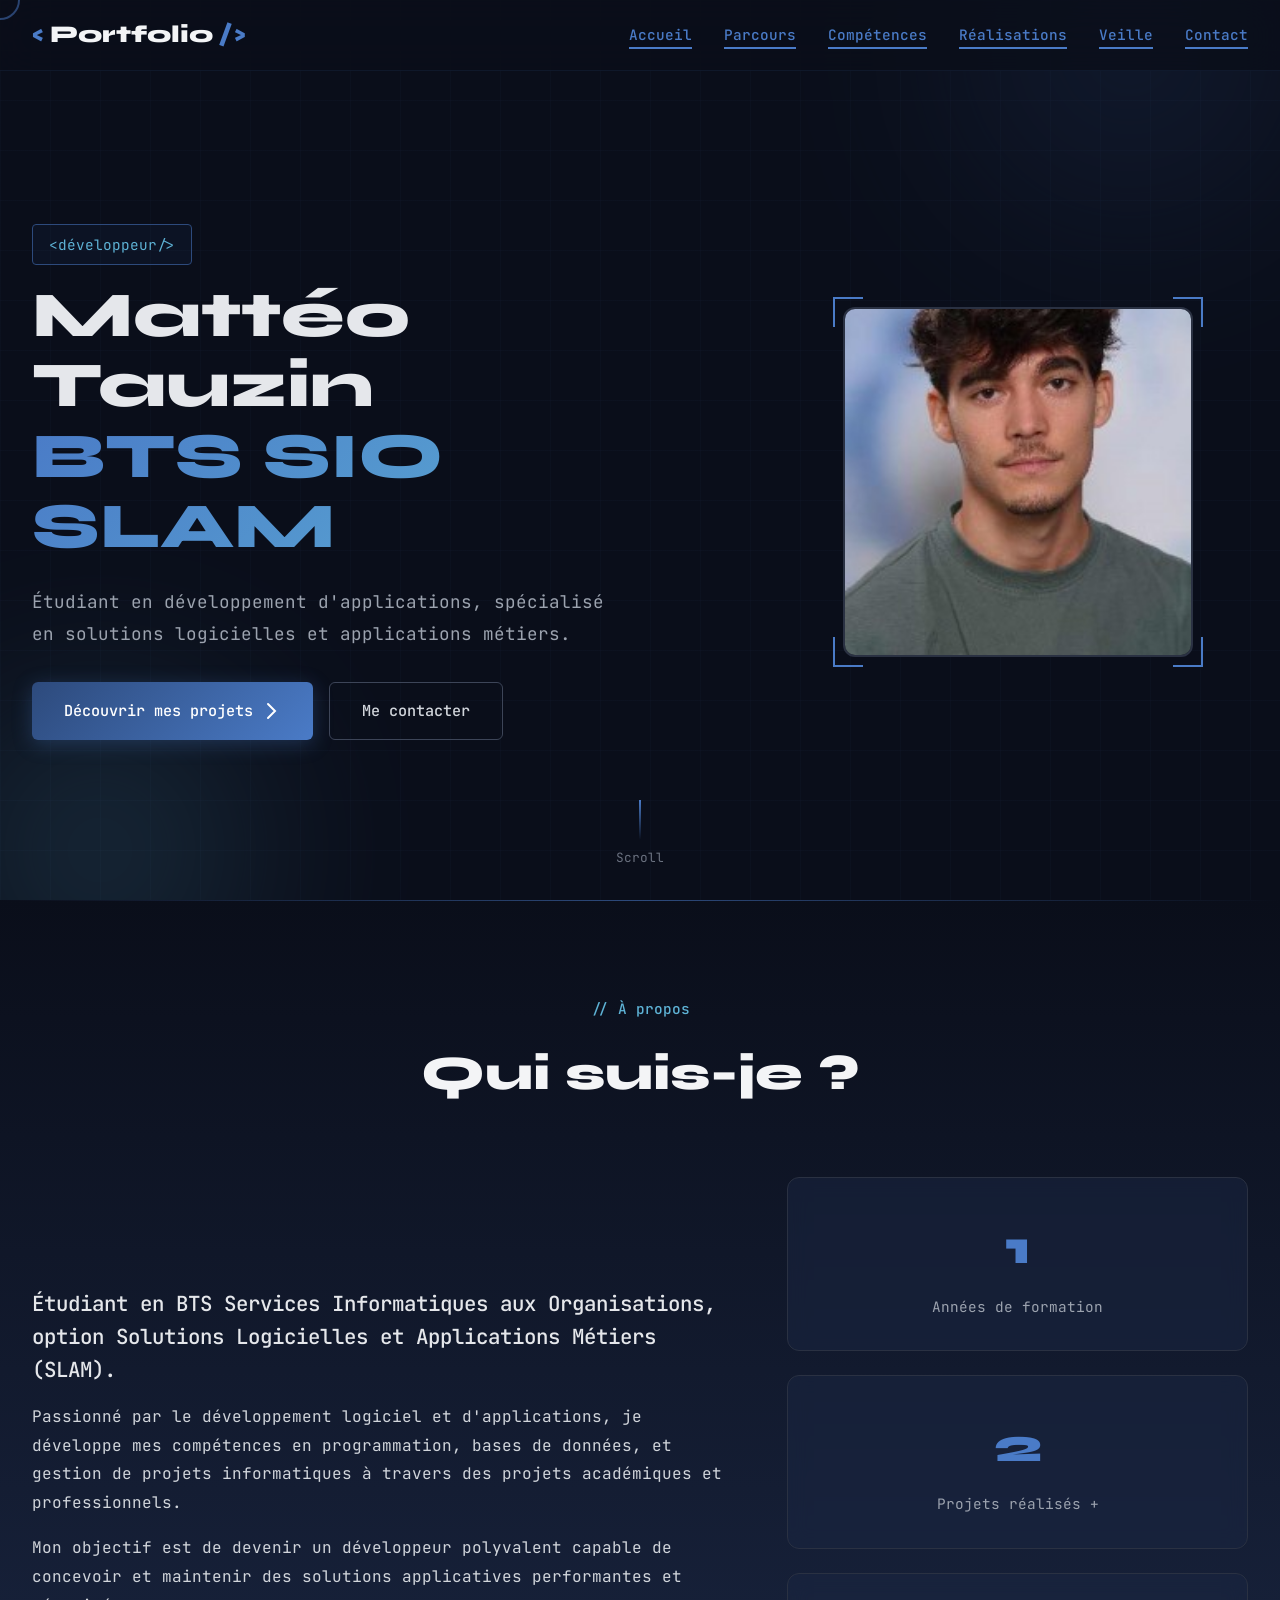
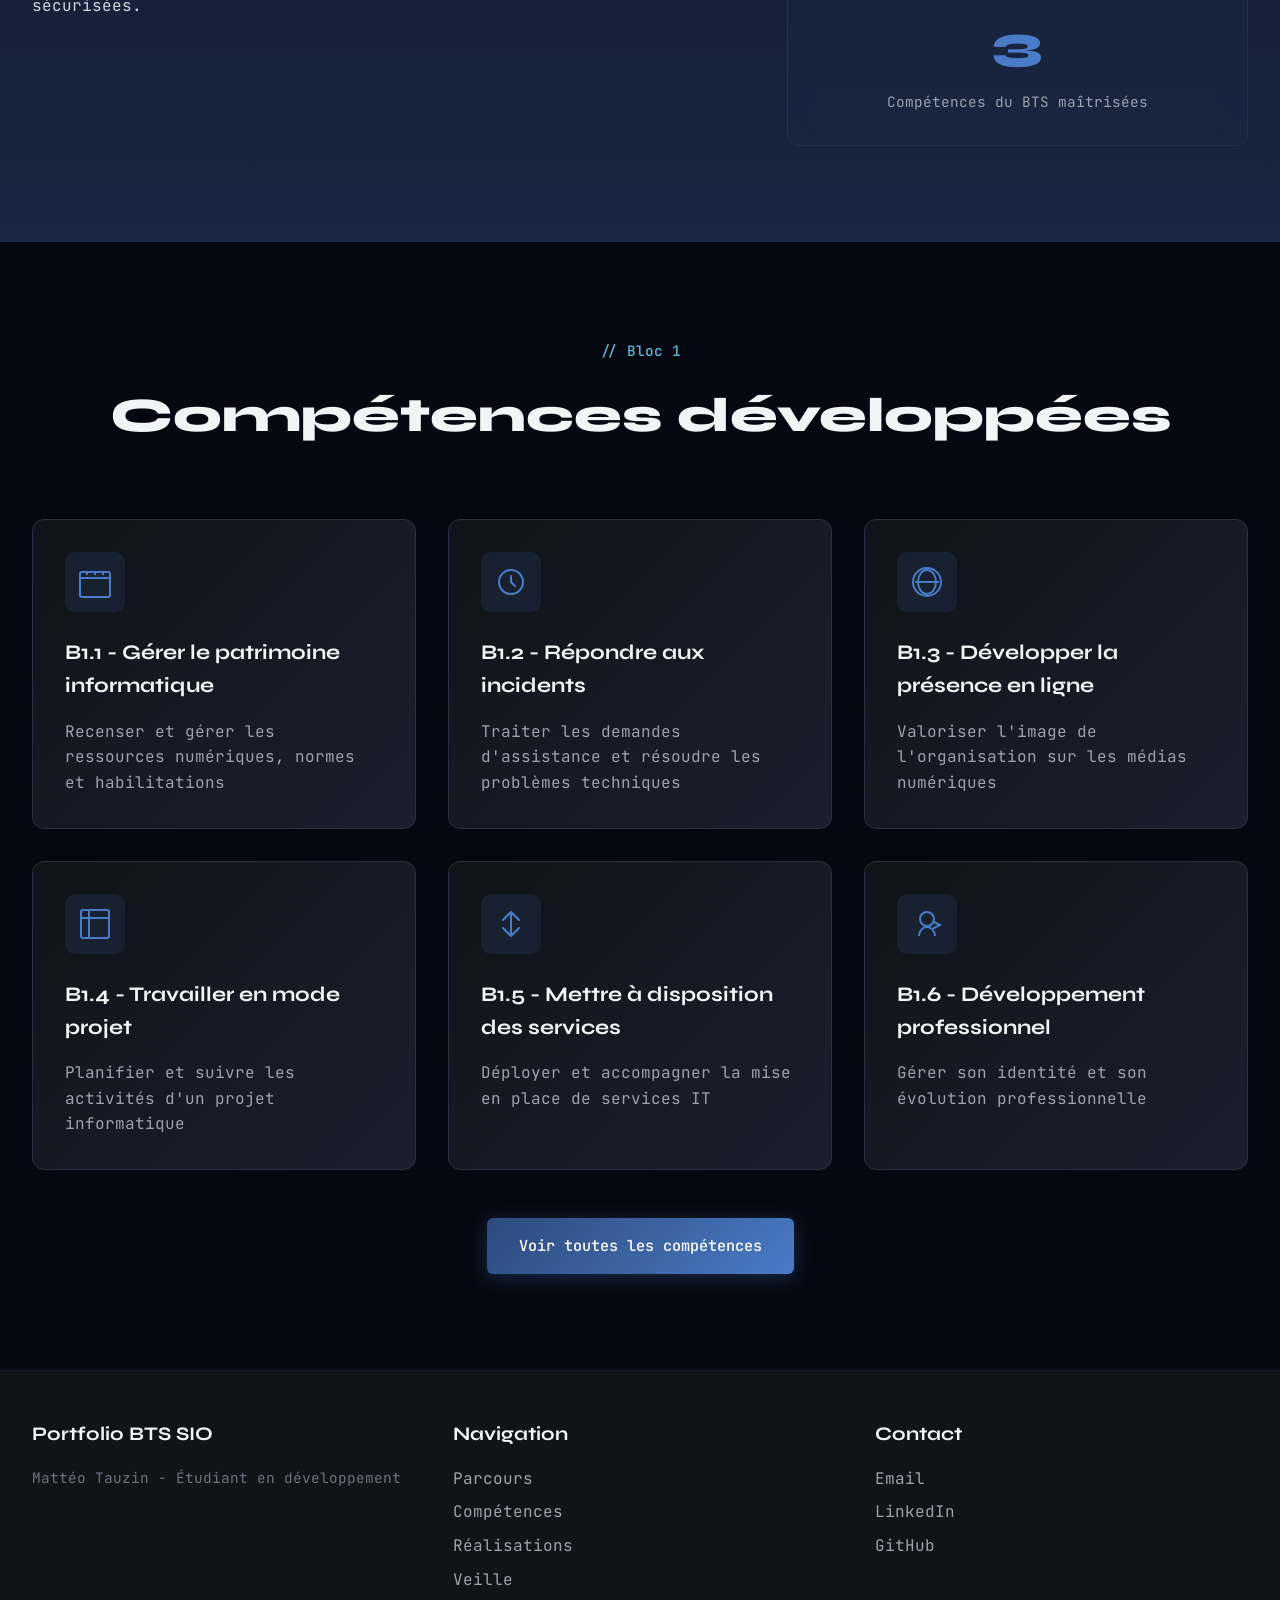
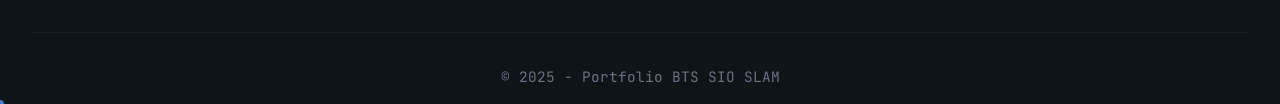
==== index.html @ 2517acc7 "Final Portfolio" ====
<!DOCTYPE html>
<html lang="fr">
<head>
    <meta charset="UTF-8">
    <meta name="viewport" content="width=device-width, initial-scale=1.0">
    <meta name="description" content="Portfolio BTS SIO SLAM - Prénom Nom - Étudiant développeur">
    <meta name="keywords" content="BTS SIO, SLAM, développement, portfolio, informatique">
    <title>Portfolio BTS SIO - [Ton Nom]</title>
    
    <!-- CSS -->
    <link rel="stylesheet" href="css/styles.css">
    
    <!-- Google Fonts -->
    <link rel="preconnect" href="https://fonts.googleapis.com">
    <link rel="preconnect" href="https://fonts.gstatic.com" crossorigin>
    <link href="https://fonts.googleapis.com/css2?family=Syne:wght@400;600;700;800&family=JetBrains+Mono:wght@300;400;500&display=swap" rel="stylesheet">
</head>
<body>
    <!-- Navigation -->
    <nav class="navbar">
        <div class="nav-container">
            <div class="logo">
                <span class="logo-bracket">&lt;</span>
                <span class="logo-text">Portfolio</span>
                <span class="logo-bracket">/&gt;</span>
            </div>
            <ul class="nav-menu">
                <li><a href="index.html" class="nav-link active">Accueil</a></li>
                <li><a href="parcours.html" class="nav-link">Parcours</a></li>
                <li><a href="competences.html" class="nav-link">Compétences</a></li>
                <li><a href="realisations.html" class="nav-link">Réalisations</a></li>
                <li><a href="veille.html" class="nav-link">Veille</a></li>
                <li><a href="contact.html" class="nav-link">Contact</a></li>
            </ul>
            <div class="nav-toggle">
                <span></span>
                <span></span>
                <span></span>
            </div>
        </div>
    </nav>

    <!-- Hero Section -->
    <section class="hero">
        <div class="hero-background">
            <div class="grid-overlay"></div>
            <div class="gradient-orb orb-1"></div>
            <div class="gradient-orb orb-2"></div>
        </div>
        
        <div class="hero-content">
            <div class="hero-text">
                <div class="hero-tag">&lt;développeur/&gt;</div>
                <h1 class="hero-title">
                    <span class="title-line">Mattéo Tauzin</span>
                    <span class="title-line title-accent">BTS SIO SLAM</span>
                </h1>
                <p class="hero-description">
                    Étudiant en développement d'applications, 
                    spécialisé en solutions logicielles et applications métiers.
                </p>
                <div class="hero-buttons">
                    <a href="realisations.html" class="btn btn-primary">
                        Découvrir mes projets
                        <svg class="btn-icon" width="20" height="20" viewBox="0 0 20 20" fill="none">
                            <path d="M7 3L14 10L7 17" stroke="currentColor" stroke-width="2" stroke-linecap="round"/>
                        </svg>
                    </a>
                    <a href="contact.html" class="btn btn-secondary">Me contacter</a>
                </div>
            </div>
            
            <div class="hero-image">
                <div class="image-frame">
                    <div class="image-placeholder">
                        <!-- ⚠️ À MODIFIER : Remplace par ta photo -->
                        <img src="images/photoperso.png" alt="Mattéo Tauzin" width="200" height="200" onerror="this.style.borderColor='var(--gray-700)'"> 
                        
                        
                    </div>
                    <div class="frame-corner corner-tl"></div>
                    <div class="frame-corner corner-tr"></div>
                    <div class="frame-corner corner-bl"></div>
                    <div class="frame-corner corner-br"></div>
                </div>
            </div>
        </div>
        
        <div class="scroll-indicator">
            <div class="scroll-line"></div>
            <span class="scroll-text">Scroll</span>
        </div>
    </section>

    <!-- About Section -->
    <section class="about">
        <div class="container">
            <div class="section-header">
                <span class="section-tag">// À propos</span>
                <h2 class="section-title">Qui suis-je ?</h2>
            </div>
            
            <div class="about-content">
                <div class="about-text">
                    <p class="lead-text">
                        Étudiant en BTS Services Informatiques aux Organisations, 
                        option Solutions Logicielles et Applications Métiers (SLAM).
                    </p>
                    <p>
                        Passionné par le développement logiciel et d'applications, 
                        je développe mes compétences en programmation, bases de données, et gestion de projets 
                        informatiques à travers des projets académiques et professionnels.
                    </p>
                    <p>
                        Mon objectif est de devenir un développeur polyvalent capable de concevoir et maintenir 
                        des solutions applicatives performantes et sécurisées.
                    </p>
                </div>
                
                <div class="about-stats">
                    <div class="stat-card">
                        <div class="stat-number">2</div>
                        <div class="stat-label">Années de formation</div>
                    </div>
                    <div class="stat-card">
                        <div class="stat-number">4+</div>
                        <div class="stat-label">Projets réalisés +</div>
                    </div>
                    <div class="stat-card">
                        <div class="stat-number">6</div>
                        <div class="stat-label">Compétences du BTS maîtrisées</div>
                    </div>
                </div>
            </div>
        </div>
    </section>

    <!-- Competences Preview -->
    <section class="competences-preview">
        <div class="container">
            <div class="section-header">
                <span class="section-tag">// Bloc 1</span>
                <h2 class="section-title">Compétences développées</h2>
            </div>
            
            <div class="competences-grid">
                <div class="competence-card">
                    <div class="competence-icon">
                        <svg width="40" height="40" viewBox="0 0 40 40" fill="none">
                            <rect x="5" y="10" width="30" height="25" rx="2" stroke="currentColor" stroke-width="2"/>
                            <path d="M5 16h30M12 13v-3M20 13v-3M28 13v-3" stroke="currentColor" stroke-width="2"/>
                        </svg>
                    </div>
                    <h3>B1.1 - Gérer le patrimoine informatique</h3>
                    <p>Recenser et gérer les ressources numériques, normes et habilitations</p>
                </div>
                
                <div class="competence-card">
                    <div class="competence-icon">
                        <svg width="40" height="40" viewBox="0 0 40 40" fill="none">
                            <circle cx="20" cy="20" r="12" stroke="currentColor" stroke-width="2"/>
                            <path d="M20 14v6l4 4" stroke="currentColor" stroke-width="2" stroke-linecap="round"/>
                        </svg>
                    </div>
                    <h3>B1.2 - Répondre aux incidents</h3>
                    <p>Traiter les demandes d'assistance et résoudre les problèmes techniques</p>
                </div>
                
                <div class="competence-card">
                    <div class="competence-icon">
                        <svg width="40" height="40" viewBox="0 0 40 40" fill="none">
                            <circle cx="20" cy="20" r="14" stroke="currentColor" stroke-width="2"/>
                            <path d="M8 20h24M20 8c5 0 9 5.4 9 12s-4 12-9 12-9-5.4-9-12 4-12 9-12z" stroke="currentColor" stroke-width="2"/>
                        </svg>
                    </div>
                    <h3>B1.3 - Développer la présence en ligne</h3>
                    <p>Valoriser l'image de l'organisation sur les médias numériques</p>
                </div>
                
                <div class="competence-card">
                    <div class="competence-icon">
                        <svg width="40" height="40" viewBox="0 0 40 40" fill="none">
                            <rect x="6" y="6" width="28" height="28" rx="2" stroke="currentColor" stroke-width="2"/>
                            <path d="M6 14h28M14 6v28" stroke="currentColor" stroke-width="2"/>
                        </svg>
                    </div>
                    <h3>B1.4 - Travailler en mode projet</h3>
                    <p>Planifier et suivre les activités d'un projet informatique</p>
                </div>
                
                <div class="competence-card">
                    <div class="competence-icon">
                        <svg width="40" height="40" viewBox="0 0 40 40" fill="none">
                            <path d="M20 8v24M12 16l8-8 8 8M12 24l8 8 8-8" stroke="currentColor" stroke-width="2" stroke-linecap="round"/>
                        </svg>
                    </div>
                    <h3>B1.5 - Mettre à disposition des services</h3>
                    <p>Déployer et accompagner la mise en place de services IT</p>
                </div>
                
                <div class="competence-card">
                    <div class="competence-icon">
                        <svg width="40" height="40" viewBox="0 0 40 40" fill="none">
                            <circle cx="20" cy="15" r="7" stroke="currentColor" stroke-width="2"/>
                            <path d="M12 32c0-5 3.6-9 8-9s8 4 8 9" stroke="currentColor" stroke-width="2"/>
                            <path d="M27 18l6 3-6 3" stroke="currentColor" stroke-width="2" stroke-linecap="round"/>
                        </svg>
                    </div>
                    <h3>B1.6 - Développement professionnel</h3>
                    <p>Gérer son identité et son évolution professionnelle</p>
                </div>
            </div>
            
            <div class="section-cta">
                <a href="competences.html" class="btn btn-primary">Voir toutes les compétences</a>
            </div>
        </div>
    </section>

    <!-- Footer -->
    <footer class="footer">
        <div class="container">
            <div class="footer-content">
                <div class="footer-col">
                    <h4>Portfolio BTS SIO</h4>
                    <p>Mattéo Tauzin - Étudiant en développement</p>
                </div>
                <div class="footer-col">
                    <h4>Navigation</h4>
                    <ul class="footer-links">
                        <li><a href="parcours.html">Parcours</a></li>
                        <li><a href="competences.html">Compétences</a></li>
                        <li><a href="realisations.html">Réalisations</a></li>
                        <li><a href="veille.html">Veille</a></li>
                    </ul>
                </div>
                <div class="footer-col">
                    <h4>Contact</h4>
                    <ul class="footer-links">
                        <li><a href="mailto:matteo.tauzin@gmail.com">Email</a></li>
                        <li><a href="https://www.linkedin.com/in/matteo-tauzin-b878aa40b" target="_blank">LinkedIn</a></li>
                        <li><a href="https://github.com/matteotauzin-ship-it" target="_blank">GitHub</a></li>
                    </ul>
                </div>
            </div>
            <div class="footer-bottom">
                <p>&copy; 2025 - Portfolio BTS SIO SLAM</p>
            </div>
        </div>
    </footer>

    <!-- JavaScript -->
    <script src="js/script.js"></script>
</body>
</html>
---- css/styles.css ----
/* ========================================
   VARIABLES & RESET
   ======================================== */

:root {
    /* Couleurs principales - Bleu foncé & Noir mat */
    --primary-dark: #0a0e1a;
    --primary-darker: #050810;
    --primary-blue: #1a2642;
    --accent-blue: #2d4a7c;
    --accent-bright: #4a7bc7;
    --accent-cyan: #5eb3d6;
    
    /* Couleurs neutres */
    --gray-900: #0f1419;
    --gray-800: #1a1f2e;
    --gray-700: #2a3142;
    --gray-600: #3d4558;
    --gray-500: #6b7280;
    --gray-400: #9ca3af;
    --gray-300: #d1d5db;
    --gray-200: #e5e7eb;
    --gray-100: #f3f4f6;
    
    /* Typographie */
    --font-display: 'Syne', sans-serif;
    --font-mono: 'JetBrains Mono', monospace;
    
    /* Espacements */
    --spacing-xs: 0.5rem;
    --spacing-sm: 1rem;
    --spacing-md: 2rem;
    --spacing-lg: 4rem;
    --spacing-xl: 6rem;
    
    /* Animations */
    --transition-fast: 0.2s cubic-bezier(0.4, 0, 0.2, 1);
    --transition-normal: 0.3s cubic-bezier(0.4, 0, 0.2, 1);
    --transition-slow: 0.6s cubic-bezier(0.4, 0, 0.2, 1);
}

* {
    margin: 0;
    padding: 0;
    box-sizing: border-box;
}

html {
    scroll-behavior: smooth;
}

body {
    font-family: var(--font-mono);
    background-color: var(--primary-dark);
    color: var(--gray-200);
    line-height: 1.6;
    overflow-x: hidden;
}

/* ========================================
   NAVIGATION
   ======================================== */

.navbar {
    position: fixed;
    top: 0;
    left: 0;
    right: 0;
    z-index: 1000;
    background: rgba(10, 14, 26, 0.8);
    backdrop-filter: blur(20px);
    border-bottom: 1px solid rgba(74, 123, 199, 0.1);
}

.nav-container {
    max-width: 1400px;
    margin: 0 auto;
    padding: 1rem 2rem;
    display: flex;
    justify-content: space-between;
    align-items: center;
}

.logo {
    font-family: var(--font-display);
    font-size: 1.5rem;
    font-weight: 800;
    color: var(--gray-100);
    display: flex;
    align-items: center;
    gap: 0.3rem;
}

.logo-bracket {
    color: var(--accent-bright);
}

.nav-menu {
    display: flex;
    gap: 2rem;
    list-style: none;
}

.nav-link {
    color: var(--gray-300);
    text-decoration: none;
    font-size: 0.9rem;
    font-weight: 500;
    position: relative;
    transition: color var(--transition-fast);
}

.nav-link::before {
    content: '';
    position: absolute;
    bottom: -5px;
    left: 0;
    width: 0;
    height: 2px;
    background: var(--accent-bright);
    transition: width var(--transition-normal);
}

.nav-link:hover,
.nav-link.active {
    color: var(--accent-bright);
}

.nav-link:hover::before,
.nav-link.active::before {
    width: 100%;
}

.nav-toggle {
    display: none;
    flex-direction: column;
    gap: 5px;
    cursor: pointer;
}

.nav-toggle span {
    width: 25px;
    height: 2px;
    background: var(--gray-300);
    transition: var(--transition-fast);
}

/* ========================================
   HERO SECTION
   ======================================== */

.hero {
    position: relative;
    min-height: 100vh;
    display: flex;
    align-items: center;
    justify-content: center;
    overflow: hidden;
    padding: 8rem 2rem 4rem;
}

.hero-background {
    position: absolute;
    inset: 0;
    z-index: 0;
}

.grid-overlay {
    position: absolute;
    inset: 0;
    background-image: 
        linear-gradient(rgba(74, 123, 199, 0.03) 1px, transparent 1px),
        linear-gradient(90deg, rgba(74, 123, 199, 0.03) 1px, transparent 1px);
    background-size: 50px 50px;
    animation: gridMove 20s linear infinite;
}

@keyframes gridMove {
    0% { transform: translate(0, 0); }
    100% { transform: translate(50px, 50px); }
}

.gradient-orb {
    position: absolute;
    border-radius: 50%;
    filter: blur(100px);
    opacity: 0.3;
    animation: float 8s ease-in-out infinite;
}

.orb-1 {
    width: 500px;
    height: 500px;
    background: radial-gradient(circle, var(--accent-blue) 0%, transparent 70%);
    top: -200px;
    right: -100px;
}

.orb-2 {
    width: 400px;
    height: 400px;
    background: radial-gradient(circle, var(--accent-cyan) 0%, transparent 70%);
    bottom: -150px;
    left: -100px;
    animation-delay: -4s;
}

@keyframes float {
    0%, 100% { transform: translate(0, 0) rotate(0deg); }
    33% { transform: translate(30px, -30px) rotate(120deg); }
    66% { transform: translate(-20px, 20px) rotate(240deg); }
}

.hero-content {
    position: relative;
    z-index: 1;
    max-width: 1400px;
    width: 100%;
    display: grid;
    grid-template-columns: 1.5fr 1fr;
    gap: 4rem;
    align-items: center;
}

.hero-tag {
    display: inline-block;
    color: var(--accent-cyan);
    font-size: 0.9rem;
    margin-bottom: 1rem;
    padding: 0.5rem 1rem;
    border: 1px solid var(--accent-blue);
    border-radius: 4px;
    background: rgba(45, 74, 124, 0.1);
    animation: slideDown 0.8s ease-out;
}

@keyframes slideDown {
    from {
        opacity: 0;
        transform: translateY(-20px);
    }
    to {
        opacity: 1;
        transform: translateY(0);
    }
}

.hero-title {
    font-family: var(--font-display);
    font-size: 4rem;
    font-weight: 800;
    line-height: 1.1;
    margin-bottom: 1.5rem;
    display: flex;
    flex-direction: column;
}

.title-line {
    display: block;
    animation: slideRight 0.8s ease-out;
    animation-fill-mode: both;
}

.title-line:nth-child(2) {
    animation-delay: 0.2s;
}

.title-accent {
    color: var(--accent-bright);
    background: linear-gradient(135deg, var(--accent-bright) 0%, var(--accent-cyan) 100%);
    -webkit-background-clip: text;
    -webkit-text-fill-color: transparent;
    background-clip: text;
}

@keyframes slideRight {
    from {
        opacity: 0;
        transform: translateX(-50px);
    }
    to {
        opacity: 1;
        transform: translateX(0);
    }
}

.hero-description {
    font-size: 1.1rem;
    color: var(--gray-400);
    margin-bottom: 2rem;
    max-width: 600px;
    line-height: 1.8;
    animation: fadeIn 0.8s ease-out 0.4s;
    animation-fill-mode: both;
}

@keyframes fadeIn {
    from {
        opacity: 0;
    }
    to {
        opacity: 1;
    }
}

.hero-buttons {
    display: flex;
    gap: 1rem;
    flex-wrap: wrap;
    animation: fadeIn 0.8s ease-out 0.6s;
    animation-fill-mode: both;
}

.btn {
    display: inline-flex;
    align-items: center;
    gap: 0.5rem;
    padding: 1rem 2rem;
    border-radius: 6px;
    text-decoration: none;
    font-weight: 500;
    font-size: 0.95rem;
    transition: all var(--transition-normal);
    cursor: pointer;
    border: none;
    font-family: var(--font-mono);
}

.btn-primary {
    background: linear-gradient(135deg, var(--accent-blue) 0%, var(--accent-bright) 100%);
    color: white;
    box-shadow: 0 4px 20px rgba(74, 123, 199, 0.3);
}

.btn-primary:hover {
    transform: translateY(-2px);
    box-shadow: 0 6px 30px rgba(74, 123, 199, 0.5);
}

.btn-primary .btn-icon {
    transition: transform var(--transition-normal);
}

.btn-primary:hover .btn-icon {
    transform: translateX(5px);
}

.btn-secondary {
    background: transparent;
    color: var(--gray-300);
    border: 1px solid var(--gray-600);
}

.btn-secondary:hover {
    background: rgba(45, 74, 124, 0.2);
    border-color: var(--accent-blue);
    color: var(--accent-bright);
}

/* Hero Image */
.hero-image {
    position: relative;
    display: flex;
    justify-content: center;
    align-items: center;
    animation: fadeIn 0.8s ease-out 0.8s;
    animation-fill-mode: both;
}

.image-frame {
    position: relative;
    width: 350px;
    height: 350px;
    display: flex;
    justify-content: center;
    align-items: center;
}

.image-placeholder {
    width: 100%;
    height: 100%;
    background: linear-gradient(135deg, var(--gray-800) 0%, var(--gray-900) 100%);
    border-radius: 12px;
    display: flex;
    justify-content: center;
    align-items: center;
    color: var(--accent-blue);
    overflow: hidden;
    border: 2px solid var(--gray-700);
}

.image-placeholder img {
    width: 100%;
    height: 100%;
    object-fit: cover;
}

.frame-corner {
    position: absolute;
    width: 30px;
    height: 30px;
    border: 2px solid var(--accent-bright);
}

.corner-tl {
    top: -10px;
    left: -10px;
    border-right: none;
    border-bottom: none;
}

.corner-tr {
    top: -10px;
    right: -10px;
    border-left: none;
    border-bottom: none;
}

.corner-bl {
    bottom: -10px;
    left: -10px;
    border-right: none;
    border-top: none;
}

.corner-br {
    bottom: -10px;
    right: -10px;
    border-left: none;
    border-top: none;
}

/* Scroll Indicator */
.scroll-indicator {
    position: absolute;
    bottom: 2rem;
    left: 50%;
    transform: translateX(-50%);
    display: flex;
    flex-direction: column;
    align-items: center;
    gap: 0.5rem;
    color: var(--gray-500);
    font-size: 0.8rem;
    animation: fadeIn 1s ease-out 1s, bounce 2s ease-in-out infinite 2s;
    animation-fill-mode: both;
}

.scroll-line {
    width: 2px;
    height: 40px;
    background: linear-gradient(to bottom, var(--accent-bright), transparent);
}

@keyframes bounce {
    0%, 100% { transform: translateX(-50%) translateY(0); }
    50% { transform: translateX(-50%) translateY(10px); }
}

/* ========================================
   CONTAINERS & LAYOUT
   ======================================== */

.container {
    max-width: 1400px;
    margin: 0 auto;
    padding: 0 2rem;
}

section {
    padding: var(--spacing-xl) 0;
}

.section-header {
    text-align: center;
    margin-bottom: var(--spacing-lg);
}

.section-tag {
    display: inline-block;
    color: var(--accent-cyan);
    font-size: 0.9rem;
    margin-bottom: 1rem;
    font-weight: 500;
}

.section-title {
    font-family: var(--font-display);
    font-size: 3rem;
    font-weight: 800;
    color: var(--gray-100);
    margin-bottom: 1rem;
}

/* ========================================
   ABOUT SECTION
   ======================================== */

.about {
    background: linear-gradient(180deg, var(--primary-dark) 0%, var(--primary-blue) 100%);
    position: relative;
}

.about::before {
    content: '';
    position: absolute;
    top: 0;
    left: 0;
    right: 0;
    height: 1px;
    background: linear-gradient(90deg, transparent, var(--accent-blue), transparent);
}

.about-content {
    display: grid;
    grid-template-columns: 1.5fr 1fr;
    gap: 4rem;
    align-items: center;
}

.about-text {
    font-size: 1rem;
    line-height: 1.8;
    color: var(--gray-300);
}

.lead-text {
    font-size: 1.3rem;
    color: var(--gray-200);
    font-weight: 500;
    margin-bottom: 1.5rem;
    line-height: 1.6;
}

.about-text p {
    margin-bottom: 1rem;
}

.about-stats {
    display: grid;
    gap: 1.5rem;
}

.stat-card {
    background: rgba(26, 38, 66, 0.5);
    border: 1px solid var(--gray-700);
    border-radius: 12px;
    padding: 2rem;
    text-align: center;
    backdrop-filter: blur(10px);
    transition: all var(--transition-normal);
}

.stat-card:hover {
    transform: translateY(-5px);
    border-color: var(--accent-blue);
    box-shadow: 0 10px 40px rgba(74, 123, 199, 0.2);
}

.stat-number {
    font-family: var(--font-display);
    font-size: 3rem;
    font-weight: 800;
    color: var(--accent-bright);
    margin-bottom: 0.5rem;
}

.stat-label {
    color: var(--gray-400);
    font-size: 0.9rem;
}

/* ========================================
   COMPETENCES SECTION
   ======================================== */

.competences-preview {
    background: var(--primary-darker);
}

.competences-grid {
    display: grid;
    grid-template-columns: repeat(auto-fit, minmax(350px, 1fr));
    gap: 2rem;
    margin-bottom: 3rem;
}

.competence-card {
    background: linear-gradient(135deg, var(--gray-900) 0%, var(--gray-800) 100%);
    border: 1px solid var(--gray-700);
    border-radius: 12px;
    padding: 2rem;
    transition: all var(--transition-normal);
    position: relative;
    overflow: hidden;
}

.competence-card::before {
    content: '';
    position: absolute;
    top: 0;
    left: 0;
    right: 0;
    height: 3px;
    background: linear-gradient(90deg, var(--accent-blue), var(--accent-bright));
    transform: scaleX(0);
    transform-origin: left;
    transition: transform var(--transition-normal);
}

.competence-card:hover {
    transform: translateY(-5px);
    border-color: var(--accent-blue);
    box-shadow: 0 10px 40px rgba(74, 123, 199, 0.3);
}

.competence-card:hover::before {
    transform: scaleX(1);
}

.competence-icon {
    width: 60px;
    height: 60px;
    background: rgba(45, 74, 124, 0.2);
    border-radius: 10px;
    display: flex;
    align-items: center;
    justify-content: center;
    margin-bottom: 1.5rem;
    color: var(--accent-bright);
}

.competence-card h3 {
    font-family: var(--font-display);
    font-size: 1.3rem;
    font-weight: 700;
    color: var(--gray-100);
    margin-bottom: 1rem;
}

.competence-card p {
    color: var(--gray-400);
    line-height: 1.6;
}

.section-cta {
    text-align: center;
}

/* ========================================
   FOOTER
   ======================================== */

.footer {
    background: var(--gray-900);
    border-top: 1px solid var(--gray-800);
    padding: 3rem 0 1rem;
}

.footer-content {
    display: grid;
    grid-template-columns: repeat(auto-fit, minmax(250px, 1fr));
    gap: 3rem;
    margin-bottom: 2rem;
}

.footer-col h4 {
    font-family: var(--font-display);
    font-size: 1.2rem;
    color: var(--gray-100);
    margin-bottom: 1rem;
}

.footer-col p {
    color: var(--gray-500);
    font-size: 0.9rem;
}

.footer-links {
    list-style: none;
}

.footer-links li {
    margin-bottom: 0.5rem;
}

.footer-links a {
    color: var(--gray-400);
    text-decoration: none;
    transition: color var(--transition-fast);
}

.footer-links a:hover {
    color: var(--accent-bright);
}

.footer-bottom {
    text-align: center;
    padding-top: 2rem;
    border-top: 1px solid var(--gray-800);
    color: var(--gray-500);
    font-size: 0.9rem;
}

/* ========================================
   RESPONSIVE
   ======================================== */

@media (max-width: 1024px) {
    .hero-title {
        font-size: 3rem;
    }
    
    .hero-content {
        grid-template-columns: 1fr;
        text-align: center;
    }
    
    .hero-text {
        order: 2;
    }
    
    .hero-image {
        order: 1;
    }
    
    .about-content {
        grid-template-columns: 1fr;
    }
    
    .competences-grid {
        grid-template-columns: repeat(auto-fit, minmax(280px, 1fr));
    }
}

@media (max-width: 768px) {
    .nav-menu {
        display: none;
    }
    
    .nav-toggle {
        display: flex;
    }
    
    .hero-title {
        font-size: 2.5rem;
    }
    
    .section-title {
        font-size: 2rem;
    }
    
    .image-frame {
        width: 280px;
        height: 280px;
    }
}

/* ========================================
   PAGE PARCOURS - STYLES SPÉCIFIQUES
   ======================================== */

/* Page Header */
.page-header {
    padding: 10rem 0 6rem;
    background: linear-gradient(135deg, var(--primary-dark) 0%, var(--primary-blue) 100%);
    position: relative;
    overflow: hidden;
}

.page-header::before {
    content: '';
    position: absolute;
    top: 0;
    left: 0;
    right: 0;
    height: 1px;
    background: linear-gradient(90deg, transparent, var(--accent-bright), transparent);
}

.page-header-content {
    text-align: center;
    position: relative;
    z-index: 1;
}

.page-tag {
    display: inline-block;
    color: var(--accent-cyan);
    font-size: 0.9rem;
    margin-bottom: 1rem;
    padding: 0.5rem 1rem;
    border: 1px solid var(--accent-blue);
    border-radius: 4px;
    background: rgba(45, 74, 124, 0.1);
}

.page-title {
    font-family: var(--font-display);
    font-size: 3.5rem;
    font-weight: 800;
    color: var(--gray-100);
    margin-bottom: 1.5rem;
}

.page-description {
    font-size: 1.1rem;
    color: var(--gray-400);
    max-width: 700px;
    margin: 0 auto;
    line-height: 1.8;
}

.header-decoration {
    position: absolute;
    bottom: 0;
    left: 0;
    right: 0;
    height: 2px;
    background: linear-gradient(90deg, transparent, var(--accent-blue), transparent);
}

/* Formation Section */
.formation-section {
    padding: 6rem 0;
    background: var(--primary-dark);
}

.formation-card {
    background: linear-gradient(135deg, var(--gray-900) 0%, var(--gray-800) 100%);
    border: 1px solid var(--gray-700);
    border-radius: 16px;
    padding: 3rem;
    margin-bottom: 3rem;
    transition: all var(--transition-normal);
}

.formation-card:hover {
    border-color: var(--accent-blue);
    box-shadow: 0 10px 40px rgba(74, 123, 199, 0.2);
}

.main-formation {
    display: flex;
    gap: 2rem;
    border-left: 4px solid var(--accent-bright);
}

.formation-icon {
    width: 80px;
    height: 80px;
    background: rgba(45, 74, 124, 0.2);
    border-radius: 12px;
    display: flex;
    align-items: center;
    justify-content: center;
    color: var(--accent-bright);
    flex-shrink: 0;
}

.formation-content {
    flex: 1;
}

.formation-header {
    display: flex;
    justify-content: space-between;
    align-items: flex-start;
    margin-bottom: 1.5rem;
    gap: 2rem;
}

.formation-header h3 {
    font-family: var(--font-display);
    font-size: 1.8rem;
    font-weight: 700;
    color: var(--gray-100);
    margin-bottom: 0.5rem;
}

.formation-speciality {
    color: var(--accent-cyan);
    font-size: 1.1rem;
    font-weight: 500;
}

.formation-date {
    color: var(--gray-400);
    font-size: 1rem;
    padding: 0.5rem 1rem;
    background: rgba(45, 74, 124, 0.2);
    border-radius: 6px;
    white-space: nowrap;
}

.formation-school {
    color: var(--gray-400);
    font-size: 1rem;
    margin-bottom: 1rem;
}

.formation-description ul {
    list-style: none;
    padding: 0;
    margin-top: 1rem;
}

.formation-description li {
    padding-left: 1.5rem;
    margin-bottom: 0.5rem;
    position: relative;
    color: var(--gray-300);
}

.formation-description li::before {
    content: '▹';
    position: absolute;
    left: 0;
    color: var(--accent-bright);
    font-weight: bold;
}

/* Formation Grid */
.formation-grid {
    display: grid;
    grid-template-columns: repeat(auto-fit, minmax(300px, 1fr));
    gap: 2rem;
}

.formation-card.secondary {
    display: flex;
    gap: 1.5rem;
    padding: 2rem;
}

.formation-year {
    font-family: var(--font-display);
    font-size: 2rem;
    font-weight: 800;
    color: var(--accent-bright);
}

.formation-info h4 {
    font-family: var(--font-display);
    font-size: 1.2rem;
    color: var(--gray-100);
    margin-bottom: 0.5rem;
}

.formation-mention {
    color: var(--accent-cyan);
    font-weight: 500;
    margin-top: 0.5rem;
}

/* Timeline Section */
.timeline-section {
    padding: 6rem 0;
    background: var(--primary-darker);
}

.timeline {
    position: relative;
    max-width: 900px;
    margin: 0 auto;
    padding-left: 3rem;
}

.timeline::before {
    content: '';
    position: absolute;
    left: 0;
    top: 0;
    bottom: 0;
    width: 2px;
    background: linear-gradient(180deg, var(--accent-bright) 0%, var(--accent-blue) 100%);
}

.timeline-item {
    position: relative;
    margin-bottom: 3rem;
    padding-left: 2rem;
}

.timeline-marker {
    position: absolute;
    left: -3.4rem;
    top: 0;
    width: 16px;
    height: 16px;
    background: var(--accent-bright);
    border: 3px solid var(--primary-darker);
    border-radius: 50%;
    box-shadow: 0 0 0 4px rgba(74, 123, 199, 0.2);
}

.timeline-item.highlight .timeline-marker {
    width: 20px;
    height: 20px;
    left: -3.6rem;
    background: var(--accent-cyan);
    box-shadow: 0 0 0 4px rgba(94, 179, 214, 0.3);
}

.timeline-content {
    background: linear-gradient(135deg, var(--gray-900) 0%, var(--gray-800) 100%);
    border: 1px solid var(--gray-700);
    border-radius: 12px;
    padding: 2rem;
    transition: all var(--transition-normal);
}

.timeline-item.highlight .timeline-content {
    border-left: 3px solid var(--accent-cyan);
}

.timeline-content:hover {
    border-color: var(--accent-blue);
    transform: translateX(5px);
}

.timeline-date {
    display: inline-block;
    color: var(--accent-cyan);
    font-weight: 600;
    font-size: 0.9rem;
    margin-bottom: 0.5rem;
}

.timeline-content h3 {
    font-family: var(--font-display);
    font-size: 1.4rem;
    color: var(--gray-100);
    margin-bottom: 1rem;
}

.timeline-location {
    color: var(--gray-400);
    font-size: 0.95rem;
    margin-bottom: 1rem;
}

.timeline-description {
    color: var(--gray-300);
    line-height: 1.7;
    margin-bottom: 1rem;
}

.timeline-content ul {
    list-style: none;
    padding: 0;
}

.timeline-content li {
    padding-left: 1.5rem;
    margin-bottom: 0.5rem;
    position: relative;
    color: var(--gray-300);
}

.timeline-content li::before {
    content: '▹';
    position: absolute;
    left: 0;
    color: var(--accent-bright);
}

.timeline-skills {
    display: flex;
    flex-wrap: wrap;
    gap: 0.5rem;
    margin-top: 1rem;
}

.skill-tag {
    padding: 0.3rem 0.8rem;
    background: rgba(45, 74, 124, 0.3);
    border: 1px solid var(--accent-blue);
    border-radius: 4px;
    color: var(--accent-cyan);
    font-size: 0.85rem;
}

/* Experiences Section */
.experiences-section {
    padding: 6rem 0;
    background: var(--primary-blue);
}

.experiences-grid {
    display: grid;
    gap: 3rem;
}

.experience-card {
    background: linear-gradient(135deg, var(--gray-900) 0%, var(--gray-800) 100%);
    border: 1px solid var(--gray-700);
    border-radius: 16px;
    padding: 2.5rem;
    transition: all var(--transition-normal);
}

.experience-card:hover {
    border-color: var(--accent-blue);
    box-shadow: 0 10px 40px rgba(74, 123, 199, 0.3);
    transform: translateY(-5px);
}

.experience-header {
    display: flex;
    justify-content: space-between;
    align-items: flex-start;
    margin-bottom: 1rem;
    gap: 2rem;
}

.experience-company {
    display: flex;
    gap: 1.5rem;
    align-items: center;
}

.company-logo {
    width: 60px;
    height: 60px;
    background: rgba(45, 74, 124, 0.2);
    border-radius: 8px;
    display: flex;
    align-items: center;
    justify-content: center;
    color: var(--accent-bright);
    flex-shrink: 0;
}

.company-logo img {
    width: 100%;
    height: 100%;
    object-fit: contain;
    border-radius: 8px;
}

.experience-company h3 {
    font-family: var(--font-display);
    font-size: 1.5rem;
    color: var(--gray-100);
    margin-bottom: 0.3rem;
}

.experience-role {
    color: var(--accent-cyan);
    font-weight: 500;
}

.experience-period {
    color: var(--gray-400);
    font-size: 0.9rem;
    padding: 0.5rem 1rem;
    background: rgba(45, 74, 124, 0.2);
    border-radius: 6px;
    white-space: nowrap;
}

.experience-location {
    color: var(--gray-400);
    font-size: 0.95rem;
    margin-bottom: 1.5rem;
}

.experience-content h4 {
    color: var(--gray-200);
    font-size: 1rem;
    margin-top: 1.5rem;
    margin-bottom: 0.8rem;
}

.experience-content ul {
    list-style: none;
    padding: 0;
    margin-bottom: 1.5rem;
}

.experience-content li {
    padding-left: 1.5rem;
    margin-bottom: 0.5rem;
    position: relative;
    color: var(--gray-300);
}

.experience-content li::before {
    content: '▹';
    position: absolute;
    left: 0;
    color: var(--accent-bright);
}

.tech-stack, .competences-acquired {
    display: flex;
    flex-wrap: wrap;
    gap: 0.5rem;
    margin-top: 0.5rem;
}

.tech-badge {
    padding: 0.4rem 1rem;
    background: rgba(45, 74, 124, 0.3);
    border: 1px solid var(--accent-blue);
    border-radius: 20px;
    color: var(--accent-cyan);
    font-size: 0.85rem;
    font-weight: 500;
}

.comp-badge {
    padding: 0.4rem 1rem;
    background: rgba(94, 179, 214, 0.2);
    border: 1px solid var(--accent-cyan);
    border-radius: 20px;
    color: var(--accent-cyan);
    font-size: 0.85rem;
    font-weight: 600;
}

.experience-link {
    display: inline-flex;
    align-items: center;
    gap: 0.5rem;
    color: var(--accent-bright);
    text-decoration: none;
    margin-top: 1.5rem;
    font-weight: 500;
    transition: all var(--transition-fast);
}

.experience-link:hover {
    color: var(--accent-cyan);
    gap: 1rem;
}

/* Skills Progress Section */
.skills-progress-section {
    padding: 6rem 0;
    background: var(--primary-dark);
}

.skills-categories {
    display: grid;
    grid-template-columns: repeat(auto-fit, minmax(450px, 1fr));
    gap: 3rem;
}

.skill-category {
    background: linear-gradient(135deg, var(--gray-900) 0%, var(--gray-800) 100%);
    border: 1px solid var(--gray-700);
    border-radius: 12px;
    padding: 2rem;
}

.skill-category h3 {
    font-family: var(--font-display);
    font-size: 1.3rem;
    color: var(--gray-100);
    margin-bottom: 1.5rem;
}

.skills-list {
    display: flex;
    flex-direction: column;
    gap: 1.5rem;
}

.skill-item {
    display: flex;
    flex-direction: column;
    gap: 0.5rem;
}

.skill-info {
    display: flex;
    justify-content: space-between;
    align-items: center;
}

.skill-name {
    color: var(--gray-200);
    font-weight: 500;
}

.skill-level {
    color: var(--accent-cyan);
    font-size: 0.85rem;
}

.skill-bar {
    width: 100%;
    height: 8px;
    background: var(--gray-700);
    border-radius: 10px;
    overflow: hidden;
}

.skill-progress {
    height: 100%;
    background: linear-gradient(90deg, var(--accent-blue), var(--accent-bright));
    border-radius: 10px;
    width: var(--progress);
    transition: width 1s ease-out;
}

/* CV Section */
.cv-section {
    padding: 6rem 0;
    background: var(--primary-darker);
}

.cv-card {
    background: linear-gradient(135deg, var(--gray-900) 0%, var(--gray-800) 100%);
    border: 2px solid var(--accent-blue);
    border-radius: 16px;
    padding: 3rem;
    display: flex;
    align-items: center;
    gap: 3rem;
    max-width: 800px;
    margin: 0 auto;
}

.cv-icon {
    color: var(--accent-bright);
    flex-shrink: 0;
}

.cv-content {
    flex: 1;
}

.cv-content h3 {
    font-family: var(--font-display);
    font-size: 1.8rem;
    color: var(--gray-100);
    margin-bottom: 0.5rem;
}

.cv-content p {
    color: var(--gray-400);
    margin-bottom: 1.5rem;
}

/* Responsive Parcours */
@media (max-width: 1024px) {
    .page-title {
        font-size: 2.5rem;
    }

    .main-formation {
        flex-direction: column;
    }

    .skills-categories {
        grid-template-columns: 1fr;
    }

    .cv-card {
        flex-direction: column;
        text-align: center;
    }
}

@media (max-width: 768px) {
    .page-header {
        padding: 8rem 0 4rem;
    }

    .page-title {
        font-size: 2rem;
    }

    .formation-header {
        flex-direction: column;
    }

    .experience-header {
        flex-direction: column;
        align-items: flex-start;
    }

    .timeline {
        padding-left: 2rem;
    }

    .timeline::before {
        left: 0;
    }

    .timeline-marker {
        left: -2.4rem;
    }

    .timeline-item.highlight .timeline-marker {
        left: -2.6rem;
    }
}

/* ========================================
   PAGE COMPÉTENCES - STYLES SPÉCIFIQUES
   ======================================== */

/* Competences Overview */
.competences-overview {
    padding: 4rem 0;
    background: var(--primary-darker);
}

.overview-grid {
    display: grid;
    grid-template-columns: repeat(auto-fit, minmax(250px, 1fr));
    gap: 2rem;
}

.overview-card {
    background: linear-gradient(135deg, var(--gray-900) 0%, var(--gray-800) 100%);
    border: 1px solid var(--gray-700);
    border-radius: 12px;
    padding: 2.5rem;
    text-align: center;
    transition: all var(--transition-normal);
}

.overview-card:hover {
    border-color: var(--accent-blue);
    transform: translateY(-5px);
    box-shadow: 0 10px 40px rgba(74, 123, 199, 0.3);
}

.overview-number {
    font-family: var(--font-display);
    font-size: 3.5rem;
    font-weight: 800;
    background: linear-gradient(135deg, var(--accent-bright) 0%, var(--accent-cyan) 100%);
    -webkit-background-clip: text;
    -webkit-text-fill-color: transparent;
    background-clip: text;
    margin-bottom: 0.5rem;
}

.overview-card p {
    color: var(--gray-400);
    font-size: 1rem;
}

/* Competences Details */
.competences-details {
    padding: 6rem 0;
    background: var(--primary-dark);
}

.competence-detail {
    background: linear-gradient(135deg, var(--gray-900) 0%, var(--gray-800) 100%);
    border: 1px solid var(--gray-700);
    border-radius: 16px;
    padding: 3rem;
    margin-bottom: 3rem;
    transition: all var(--transition-normal);
}

.competence-detail:hover {
    border-color: var(--accent-blue);
    box-shadow: 0 10px 40px rgba(74, 123, 199, 0.2);
}

.competence-detail-header {
    display: flex;
    gap: 2rem;
    align-items: flex-start;
    margin-bottom: 2.5rem;
    padding-bottom: 2rem;
    border-bottom: 2px solid var(--gray-700);
}

.competence-number {
    font-family: var(--font-display);
    font-size: 3rem;
    font-weight: 800;
    color: var(--accent-bright);
    background: rgba(45, 74, 124, 0.2);
    padding: 1rem 1.5rem;
    border-radius: 12px;
    border: 2px solid var(--accent-blue);
    flex-shrink: 0;
}

.competence-title-block h2 {
    font-family: var(--font-display);
    font-size: 1.8rem;
    font-weight: 700;
    color: var(--gray-100);
    margin-bottom: 0.5rem;
}

.competence-subtitle {
    color: var(--accent-cyan);
    font-size: 1.1rem;
}

/* Competence Content */
.competence-content {
    display: grid;
    gap: 2.5rem;
}

.competence-description h3,
.competence-indicators h3,
.competence-realisations h3,
.competence-niveau h3 {
    font-family: var(--font-display);
    font-size: 1.3rem;
    color: var(--gray-100);
    margin-bottom: 1rem;
    display: flex;
    align-items: center;
    gap: 0.5rem;
}

.competence-description h3::before {
    content: '📋';
}

.competence-indicators h3::before {
    content: '✓';
    color: var(--accent-bright);
    font-size: 1.5rem;
}

.competence-realisations h3::before {
    content: '💼';
}

.competence-niveau h3::before {
    content: '📊';
}

.competence-description p {
    color: var(--gray-300);
    line-height: 1.8;
}

.competence-indicators ul {
    list-style: none;
    padding: 0;
}

.competence-indicators li {
    padding-left: 1.5rem;
    margin-bottom: 0.8rem;
    position: relative;
    color: var(--gray-300);
    line-height: 1.6;
}

.competence-indicators li::before {
    content: '▹';
    position: absolute;
    left: 0;
    color: var(--accent-bright);
    font-weight: bold;
}

/* Realisations List */
.realisations-list {
    display: grid;
    gap: 1rem;
}

.realisation-item {
    display: flex;
    gap: 1rem;
    align-items: flex-start;
    padding: 1.5rem;
    background: rgba(45, 74, 124, 0.1);
    border: 1px solid var(--gray-700);
    border-radius: 8px;
    transition: all var(--transition-fast);
}

.realisation-item:hover {
    border-color: var(--accent-blue);
    background: rgba(45, 74, 124, 0.2);
    transform: translateX(5px);
}

.realisation-icon {
    font-size: 1.5rem;
    flex-shrink: 0;
}

.realisation-item h4 {
    color: var(--gray-100);
    font-size: 1.1rem;
    margin-bottom: 0.3rem;
}

.realisation-item p {
    color: var(--gray-400);
    font-size: 0.9rem;
}

/* Niveau de maîtrise */
.niveau-bar {
    width: 100%;
    height: 40px;
    background: var(--gray-700);
    border-radius: 10px;
    overflow: hidden;
    position: relative;
}

.niveau-fill {
    height: 100%;
    background: linear-gradient(90deg, var(--accent-blue) 0%, var(--accent-bright) 50%, var(--accent-cyan) 100%);
    display: flex;
    align-items: center;
    justify-content: flex-end;
    padding-right: 1rem;
    transition: width 1.5s ease-out;
    position: relative;
}

.niveau-fill::before {
    content: '';
    position: absolute;
    top: 0;
    left: 0;
    right: 0;
    bottom: 0;
    background: linear-gradient(90deg, transparent, rgba(255, 255, 255, 0.2), transparent);
    animation: shimmer 2s infinite;
}

@keyframes shimmer {
    0% { transform: translateX(-100%); }
    100% { transform: translateX(100%); }
}

.niveau-fill span {
    color: white;
    font-weight: 600;
    font-size: 0.9rem;
    position: relative;
    z-index: 1;
}

/* Tableau de synthèse */
.tableau-synthese {
    padding: 6rem 0;
    background: var(--primary-blue);
}

.section-description {
    text-align: center;
    color: var(--gray-400);
    margin-top: 1rem;
}

.tableau-container {
    margin-top: 3rem;
    background: linear-gradient(135deg, var(--gray-900) 0%, var(--gray-800) 100%);
    border: 1px solid var(--gray-700);
    border-radius: 16px;
    padding: 2rem;
    overflow: hidden;
}

.tableau-scroll {
    overflow-x: auto;
}

.synthese-table {
    width: 100%;
    border-collapse: collapse;
    font-size: 0.95rem;
}

.synthese-table thead {
    background: rgba(45, 74, 124, 0.3);
}

.synthese-table th {
    padding: 1rem;
    text-align: left;
    color: var(--accent-cyan);
    font-weight: 600;
    border-bottom: 2px solid var(--accent-blue);
    white-space: nowrap;
}

.synthese-table th:first-child {
    border-top-left-radius: 8px;
}

.synthese-table th:last-child {
    border-top-right-radius: 8px;
}

.synthese-table tbody tr {
    transition: all var(--transition-fast);
    border-bottom: 1px solid var(--gray-700);
}

.synthese-table tbody tr:hover {
    background: rgba(45, 74, 124, 0.2);
}

.synthese-table td {
    padding: 1.2rem 1rem;
    color: var(--gray-300);
}

.synthese-table td:first-child {
    color: var(--gray-100);
    font-weight: 500;
}

.synthese-table td:nth-child(2) {
    color: var(--gray-400);
    font-size: 0.9rem;
}

.check {
    color: var(--accent-bright);
    font-size: 1.3rem;
    font-weight: bold;
    display: inline-block;
}

/* Responsive Compétences */
@media (max-width: 1024px) {
    .competence-detail-header {
        flex-direction: column;
    }

    .competence-number {
        align-self: flex-start;
    }
}

@media (max-width: 768px) {
    .competence-detail {
        padding: 2rem;
    }

    .competence-number {
        font-size: 2rem;
        padding: 0.8rem 1.2rem;
    }

    .competence-title-block h2 {
        font-size: 1.4rem;
    }

    .overview-grid {
        grid-template-columns: 1fr;
    }

    .tableau-container {
        padding: 1rem;
    }

    .synthese-table {
        font-size: 0.85rem;
    }

    .synthese-table th,
    .synthese-table td {
        padding: 0.8rem 0.5rem;
    }
}

/* ========================================
   PAGE RÉALISATIONS - STYLES SPÉCIFIQUES
   ======================================== */

/* Filter Section */
.filter-section {
    padding: 3rem 0;
    background: var(--primary-darker);
}

.filter-buttons {
    display: flex;
    justify-content: center;
    gap: 1rem;
    flex-wrap: wrap;
}

.filter-btn {
    padding: 0.8rem 1.5rem;
    background: transparent;
    border: 1px solid var(--gray-700);
    border-radius: 8px;
    color: var(--gray-300);
    font-family: var(--font-mono);
    font-size: 0.9rem;
    cursor: pointer;
    transition: all var(--transition-fast);
}

.filter-btn:hover {
    border-color: var(--accent-blue);
    color: var(--accent-bright);
    background: rgba(45, 74, 124, 0.1);
}

.filter-btn.active {
    background: linear-gradient(135deg, var(--accent-blue) 0%, var(--accent-bright) 100%);
    border-color: var(--accent-bright);
    color: white;
}

/* Realisations Grid */
.realisations-grid-section {
    padding: 6rem 0;
    background: var(--primary-dark);
}

.realisations-grid {
    display: grid;
    grid-template-columns: repeat(auto-fill, minmax(350px, 1fr));
    gap: 2.5rem;
}

.project-card {
    background: linear-gradient(135deg, var(--gray-900) 0%, var(--gray-800) 100%);
    border: 1px solid var(--gray-700);
    border-radius: 16px;
    overflow: hidden;
    transition: all var(--transition-normal);
    display: flex;
    flex-direction: column;
}

.project-card:hover {
    border-color: var(--accent-blue);
    transform: translateY(-10px);
    box-shadow: 0 20px 60px rgba(74, 123, 199, 0.3);
}

.project-card.hide {
    display: none;
}

/* Project Image */
.project-image {
    position: relative;
    width: 100%;
    height: 250px;
    overflow: hidden;
    background: var(--gray-800);
}

.project-image img {
    width: 100%;
    height: 100%;
    object-fit: cover;
    transition: transform var(--transition-slow);
}

.project-card:hover .project-image img {
    transform: scale(1.1);
}

.project-placeholder {
    width: 100%;
    height: 100%;
    display: none;
    align-items: center;
    justify-content: center;
    color: var(--accent-blue);
    background: linear-gradient(135deg, var(--gray-800) 0%, var(--gray-900) 100%);
}

.project-overlay {
    position: absolute;
    inset: 0;
    background: rgba(10, 14, 26, 0.9);
    display: flex;
    align-items: center;
    justify-content: center;
    opacity: 0;
    transition: opacity var(--transition-normal);
}

.project-card:hover .project-overlay {
    opacity: 1;
}

.overlay-btn {
    padding: 0.8rem 1.5rem;
    background: linear-gradient(135deg, var(--accent-blue) 0%, var(--accent-bright) 100%);
    color: white;
    text-decoration: none;
    border-radius: 8px;
    font-weight: 500;
    transition: all var(--transition-fast);
}

.overlay-btn:hover {
    transform: scale(1.05);
    box-shadow: 0 5px 20px rgba(74, 123, 199, 0.5);
}

/* Project Content */
.project-content {
    padding: 2rem;
    display: flex;
    flex-direction: column;
    gap: 1rem;
    flex: 1;
}

.project-tags {
    display: flex;
    gap: 0.5rem;
    align-items: center;
}

.tag-category {
    padding: 0.3rem 0.8rem;
    background: rgba(45, 74, 124, 0.3);
    border: 1px solid var(--accent-blue);
    border-radius: 4px;
    color: var(--accent-cyan);
    font-size: 0.8rem;
    font-weight: 600;
    text-transform: uppercase;
}

.tag-category.stage {
    background: rgba(94, 179, 214, 0.2);
    border-color: var(--accent-cyan);
}

.tag-category.perso {
    background: rgba(74, 123, 199, 0.2);
    border-color: var(--accent-bright);
    color: var(--accent-bright);
}

.tag-year {
    padding: 0.3rem 0.8rem;
    background: var(--gray-700);
    border-radius: 4px;
    color: var(--gray-400);
    font-size: 0.75rem;
}

.project-content h3 {
    font-family: var(--font-display);
    font-size: 1.4rem;
    color: var(--gray-100);
    margin: 0.5rem 0;
}

.project-description {
    color: var(--gray-400);
    line-height: 1.6;
    flex: 1;
}

.project-tech {
    display: flex;
    flex-wrap: wrap;
    gap: 0.5rem;
    margin-top: 0.5rem;
}

.tech-item {
    padding: 0.4rem 0.8rem;
    background: rgba(45, 74, 124, 0.2);
    border: 1px solid var(--gray-700);
    border-radius: 4px;
    color: var(--gray-300);
    font-size: 0.85rem;
}

.project-competences {
    display: flex;
    flex-wrap: wrap;
    gap: 0.5rem;
    padding-top: 1rem;
    border-top: 1px solid var(--gray-700);
}

.comp-item {
    padding: 0.4rem 0.8rem;
    background: rgba(94, 179, 214, 0.2);
    border: 1px solid var(--accent-cyan);
    border-radius: 4px;
    color: var(--accent-cyan);
    font-size: 0.85rem;
    font-weight: 600;
}

/* Project Modal */
.project-modal {
    display: none;
    position: fixed;
    top: 0;
    left: 0;
    width: 100%;
    height: 100%;
    background: rgba(5, 8, 16, 0.95);
    z-index: 10000;
    overflow-y: auto;
    padding: 2rem;
}

.project-modal:target {
    display: flex;
    align-items: center;
    justify-content: center;
}

.modal-content {
    background: linear-gradient(135deg, var(--gray-900) 0%, var(--gray-800) 100%);
    border: 2px solid var(--accent-blue);
    border-radius: 16px;
    max-width: 900px;
    width: 100%;
    margin: auto;
    position: relative;
    animation: modalSlideIn 0.3s ease-out;
}

@keyframes modalSlideIn {
    from {
        opacity: 0;
        transform: translateY(-50px);
    }
    to {
        opacity: 1;
        transform: translateY(0);
    }
}

.modal-close {
    position: absolute;
    top: 1.5rem;
    right: 1.5rem;
    width: 40px;
    height: 40px;
    display: flex;
    align-items: center;
    justify-content: center;
    background: var(--gray-700);
    border-radius: 50%;
    color: var(--gray-300);
    text-decoration: none;
    font-size: 1.5rem;
    transition: all var(--transition-fast);
    z-index: 10;
}

.modal-close:hover {
    background: var(--accent-blue);
    color: white;
    transform: rotate(90deg);
}

.modal-header {
    padding: 3rem 3rem 2rem;
    border-bottom: 2px solid var(--gray-700);
}

.modal-header h2 {
    font-family: var(--font-display);
    font-size: 2.5rem;
    color: var(--gray-100);
    margin-bottom: 1rem;
}

.modal-tags {
    display: flex;
    gap: 0.5rem;
}

.modal-body {
    padding: 2rem 3rem 3rem;
}

.modal-section {
    margin-bottom: 2.5rem;
}

.modal-section h3 {
    font-family: var(--font-display);
    font-size: 1.5rem;
    color: var(--accent-bright);
    margin-bottom: 1rem;
}

.modal-section p {
    color: var(--gray-300);
    line-height: 1.8;
}

.modal-section ul {
    list-style: none;
    padding: 0;
}

.modal-section li {
    padding-left: 1.5rem;
    margin-bottom: 0.8rem;
    position: relative;
    color: var(--gray-300);
    line-height: 1.6;
}

.modal-section li::before {
    content: '▹';
    position: absolute;
    left: 0;
    color: var(--accent-bright);
    font-weight: bold;
}

.tech-stack-detail,
.competences-detail {
    display: grid;
    grid-template-columns: repeat(auto-fit, minmax(200px, 1fr));
    gap: 1rem;
    margin-top: 1rem;
}

.tech-detail-item,
.comp-detail-item {
    padding: 1rem;
    background: rgba(45, 74, 124, 0.2);
    border: 1px solid var(--gray-700);
    border-radius: 8px;
}

.tech-detail-item strong,
.comp-detail-item strong {
    color: var(--accent-cyan);
    display: block;
    margin-bottom: 0.5rem;
}

.modal-links {
    display: flex;
    gap: 1rem;
    padding-top: 2rem;
    border-top: 2px solid var(--gray-700);
}

.modal-link {
    display: inline-flex;
    align-items: center;
    gap: 0.5rem;
    padding: 1rem 2rem;
    background: linear-gradient(135deg, var(--accent-blue) 0%, var(--accent-bright) 100%);
    color: white;
    text-decoration: none;
    border-radius: 8px;
    font-weight: 500;
    transition: all var(--transition-fast);
}

.modal-link:hover {
    transform: translateY(-2px);
    box-shadow: 0 5px 20px rgba(74, 123, 199, 0.5);
}

/* Responsive Réalisations */
@media (max-width: 1024px) {
    .realisations-grid {
        grid-template-columns: repeat(auto-fill, minmax(300px, 1fr));
    }
}

@media (max-width: 768px) {
    .realisations-grid {
        grid-template-columns: 1fr;
    }

    .filter-buttons {
        flex-direction: column;
    }

    .filter-btn {
        width: 100%;
    }

    .project-image {
        height: 200px;
    }

    .modal-content {
        margin: 1rem;
    }

    .modal-header,
    .modal-body {
        padding: 2rem 1.5rem;
    }

    .modal-header h2 {
        font-size: 1.8rem;
    }

    .tech-stack-detail,
    .competences-detail {
        grid-template-columns: 1fr;
    }
}

/* --- Section Contact --- */
.contact-grid {
    display: grid;
    grid-template-columns: 1fr 2fr;
    gap: var(--spacing-lg);
    margin-top: var(--spacing-md);
}

.info-card {
    background: var(--gray-800);
    padding: var(--spacing-md);
    border-radius: 12px;
    margin-bottom: var(--spacing-sm);
    border: 1px solid var(--gray-700);
}

.info-card h3 {
    color: var(--accent-cyan);
    margin-bottom: var(--spacing-sm);
    font-family: var(--font-display);
}

.social-links-contact {
    display: flex;
    gap: var(--spacing-sm);
    margin-top: 1rem;
}

/* Formulaire */
.contact-form {
    display: flex;
    flex-direction: column;
    gap: 1.5rem;
}

.form-group {
    display: flex;
    flex-direction: column;
    gap: 0.5rem;
}

.form-group label {
    font-family: var(--font-mono);
    font-size: 0.9rem;
    color: var(--gray-300);
}

.form-group input, 
.form-group textarea {
    padding: 1rem;
    background: var(--gray-900);
    border: 1px solid var(--gray-700);
    border-radius: 8px;
    color: white;
    font-family: inherit;
    transition: border-color 0.3s;
}

.form-group input:focus, 
.form-group textarea:focus {
    outline: none;
    border-color: var(--accent-cyan);
}

@media (max-width: 768px) {
    .contact-grid {
        grid-template-columns: 1fr;
    }
}

/* --- Veille Spécifique --- */
.veille-grid-method {
    display: grid;
    grid-template-columns: 1fr 1fr;
    gap: 20px;
    margin-bottom: 40px;
}

.method-card {
    background: var(--gray-800);
    padding: 25px;
    border-radius: 12px;
    border-left: 4px solid var(--accent-cyan);
}

.method-card h3 {
    color: var(--accent-cyan);
    margin-bottom: 15px;
    font-size: 1.2rem;
}

.method-card ul {
    list-style: none;
    padding: 0;
}

.method-card li {
    margin-bottom: 10px;
    font-size: 0.95rem;
    color: var(--gray-300);
}

.method-card li strong {
    color: white;
}

@media (max-width: 768px) {
    .veille-grid-method {
        grid-template-columns: 1fr;
    }
}

/* ========================================================
   STYLES COMPLÉMENTAIRES - PAGE PROJET INTERACTIVE (ACC)
   ======================================================== */

.back-link {
    color: var(--accent-cyan);
    text-decoration: none;
    font-family: var(--font-mono);
    display: inline-block;
    margin-bottom: 1rem;
    transition: color 0.3s;
}

.back-link:hover {
    color: var(--accent-bright);
}

.project-header {
    margin-bottom: 2.5rem;
    border-bottom: 1px solid var(--gray-700);
    padding-bottom: 1.5rem;
}

.project-tags {
    display: flex;
    flex-wrap: wrap;
    gap: 10px;
    margin-top: 15px;
}

.mapping-container {
    display: flex;
    flex-direction: column;
    gap: 1.5rem;
}

.mapping-row {
    background: var(--gray-800);
    border: 1px solid var(--gray-700);
    border-radius: 12px;
    overflow: hidden;
    cursor: pointer;
    transition: border-color 0.3s, transform 0.2s;
}

.mapping-row:hover {
    border-color: var(--accent-cyan);
    transform: translateY(-2px);
}

.visible-part {
    display: grid;
    grid-template-columns: 280px 40px 1fr;
    align-items: center;
    padding: 1.5rem;
}

.comp-side h3 {
    font-size: 1.1rem;
    margin-top: 5px;
    color: white;
}

.comp-badge {
    background: var(--accent-blue);
    color: var(--accent-cyan);
    border: 1px solid var(--accent-cyan);
    display: inline-block;
    padding: 2px 8px;
    border-radius: 6px;
    font-family: var(--font-mono);
    font-size: 0.8rem;
    font-weight: bold;
}

.arrow-icon {
    font-size: 0.9rem;
    color: var(--accent-cyan);
    text-align: center;
    transition: transform 0.3s ease;
}

.preview-text {
    font-family: var(--font-mono);
    font-size: 0.9rem;
    color: var(--gray-400);
    padding-left: 1rem;
}

/* Contenu caché initialement */
.details-content {
    max-height: 0;
    opacity: 0;
    visibility: hidden;
    background: rgba(5, 8, 16, 0.4);
    transition: max-height 0.4s cubic-bezier(0, 1, 0, 1), opacity 0.3s ease, padding 0.3s ease;
    padding: 0 1.5rem;
    border-top: 0 solid var(--gray-700);
}

/* Déploiement actif au clic */
.mapping-row.active {
    border-color: var(--accent-cyan);
}

/* À la ligne 2435 environ, remplace par ce bloc : */
.mapping-row.active .details-content {
    max-height: 5000px; /* On passe de 2000px à 5000px pour laisser toute la place aux 3 images ! */
    opacity: 1;
    visibility: visible;
    padding: 2rem 1.5rem;
    border-top: 1px solid var(--gray-700);
    transition: max-height 0.4s cubic-bezier(1, 0, 1, 0), opacity 0.4s ease;
}

.mapping-row.active .arrow-icon {
    transform: rotate(180deg);
}

.details-grid {
    display: grid;
    grid-template-columns: 1.2fr 1fr;
    gap: 2.5rem;
    align-items: start;
}

.details-text h4 {
    color: var(--accent-cyan);
    margin-bottom: 0.8rem;
    font-size: 1rem;
    text-transform: uppercase;
    letter-spacing: 0.5px;
}

.details-text p {
    margin-bottom: 1rem;
    line-height: 1.6;
    color: var(--gray-300);
}

.details-image {
    display: flex;
    flex-direction: column;
    align-items: center;
    gap: 8px;
}

.details-image img {
    width: 100%;
    max-height: 400px;
    object-fit: cover;
    border-radius: 8px;
    border: 2px solid var(--accent-blue);
    background: var(--primary-darker);
}

.details-image span {
    font-size: 0.8rem;
    color: var(--gray-400);
    font-style: italic;
}

/* Adaptabilité Mobile */
@media (max-width: 992px) {
    .visible-part {
        grid-template-columns: 1fr 30px;
    }
    .preview-text {
        grid-column: 1 / span 2;
        padding-left: 0;
        margin-top: 10px;
        border-top: 1px dashed var(--gray-700);
        padding-top: 10px;
    }
    .details-grid {
        grid-template-columns: 1fr;
        gap: 1.5rem;
    }
}

/* Layout spécifique pour les grands screenshots (Trello, Code + Page) */
.details-grid.full-width-layout {
    grid-template-columns: 1fr; /* Aligne le texte et l'image sur une seule colonne */
    gap: 1.5rem;
}

.details-grid.full-width-layout .details-image {
    width: 100%;
    margin-top: 1rem;
}

.details-grid.full-width-layout .details-image img {
    max-height: none; /* Supprime la limitation de hauteur pour éviter d'écraser l'image */
    width: 100%;      /* Utilise toute la largeur du bloc */
    object-fit: contain;
}
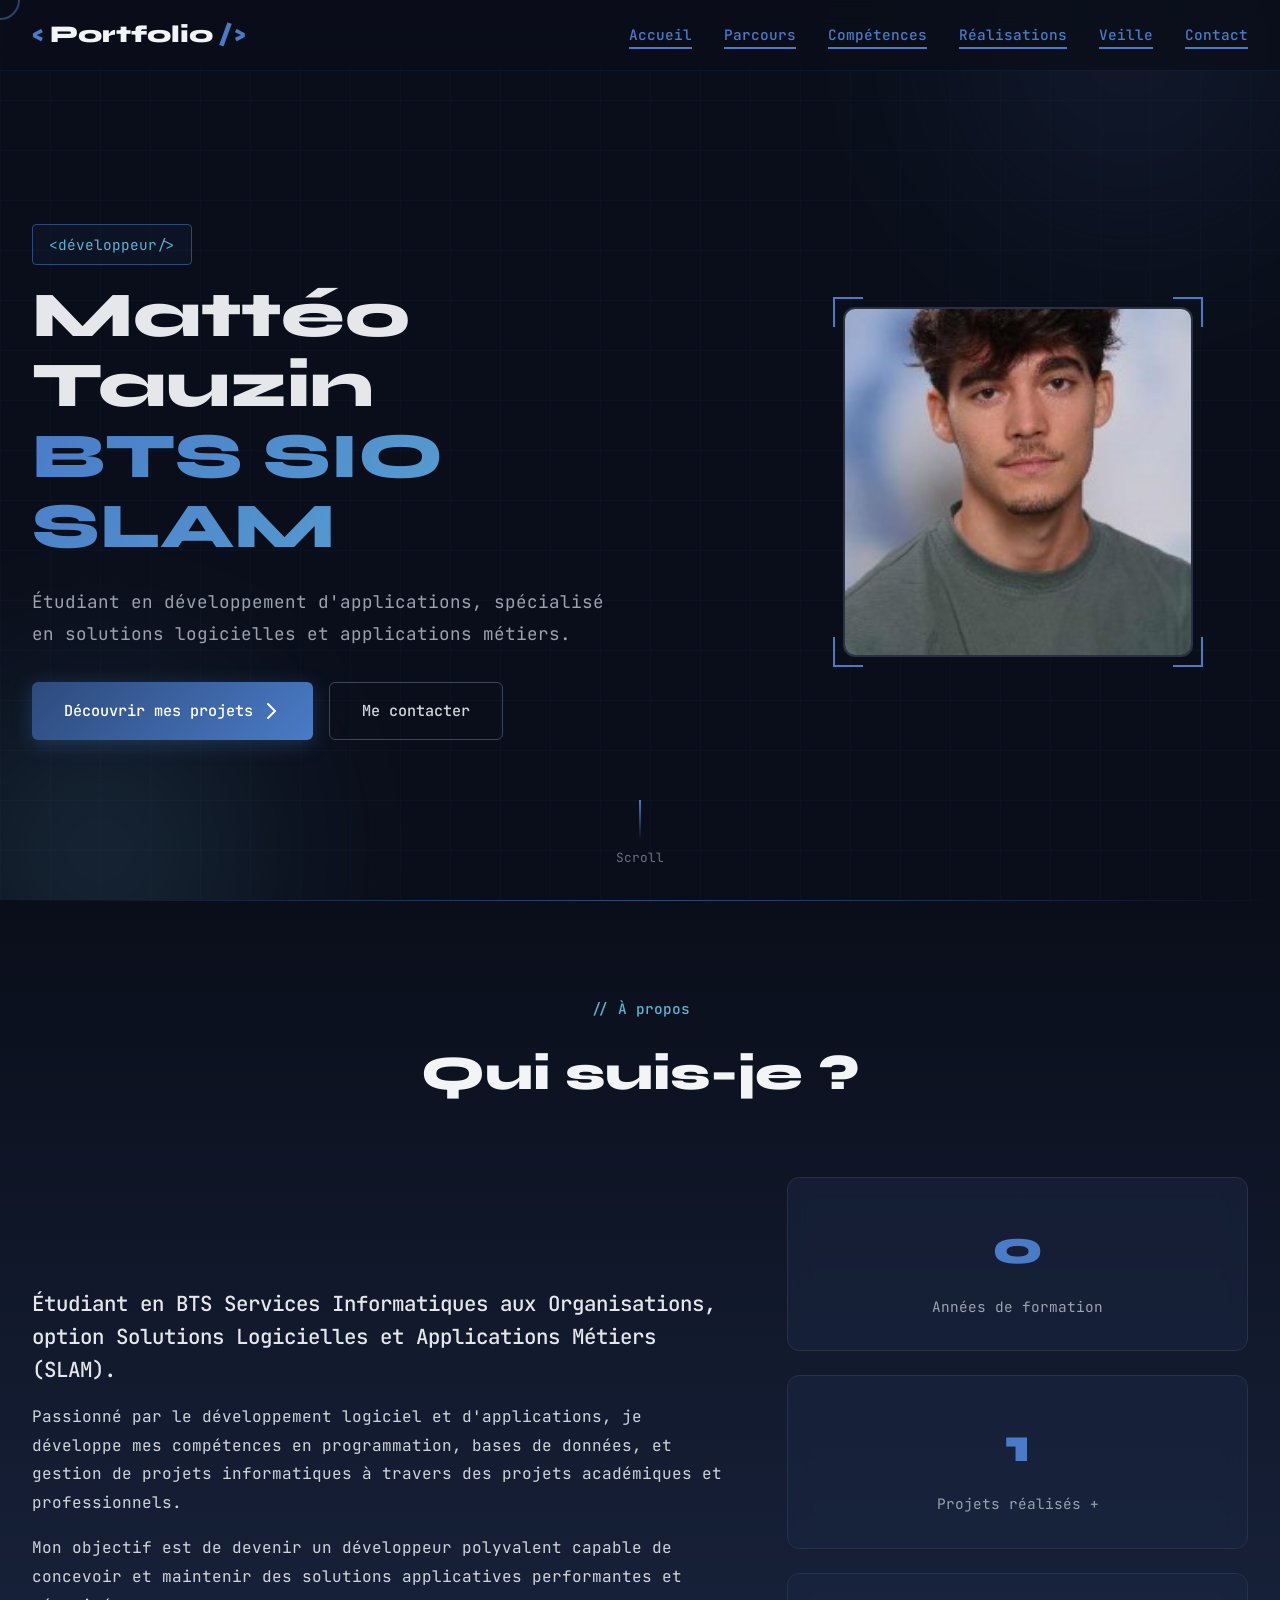
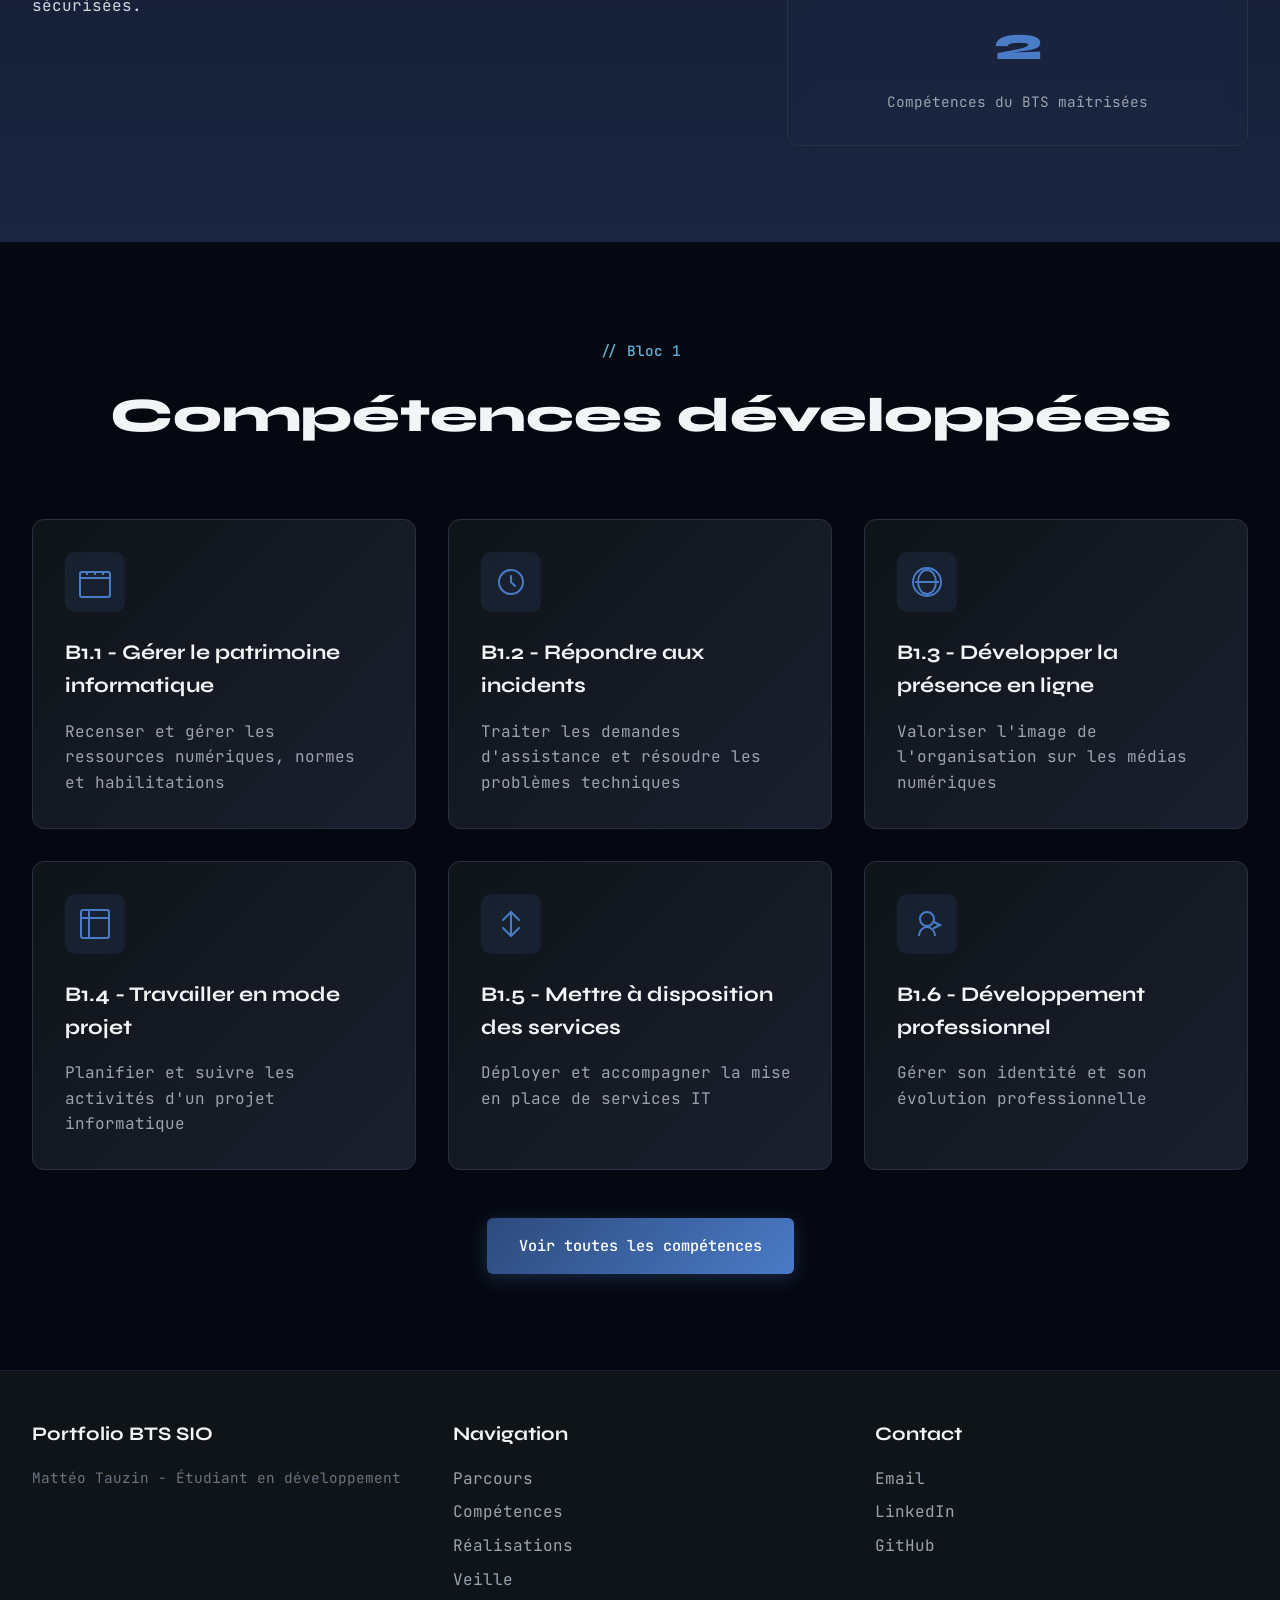
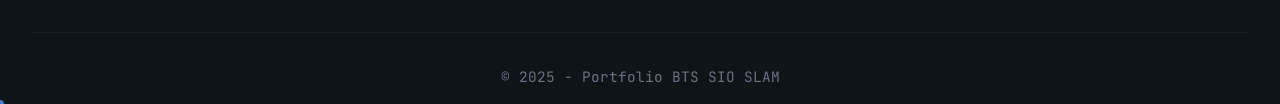
==== commit d9fa28b9: "Add files via upload" ====
--- a/index.html
+++ b/index.html
@@ -5,7 +5,7 @@
     <meta name="viewport" content="width=device-width, initial-scale=1.0">
     <meta name="description" content="Portfolio BTS SIO SLAM - Prénom Nom - Étudiant développeur">
     <meta name="keywords" content="BTS SIO, SLAM, développement, portfolio, informatique">
-    <title>Portfolio BTS SIO - [Ton Nom]</title>
+    <title>Portfolio BTS SIO - Tauzin Mattéo</title>
     
     <!-- CSS -->
     <link rel="stylesheet" href="css/styles.css">
